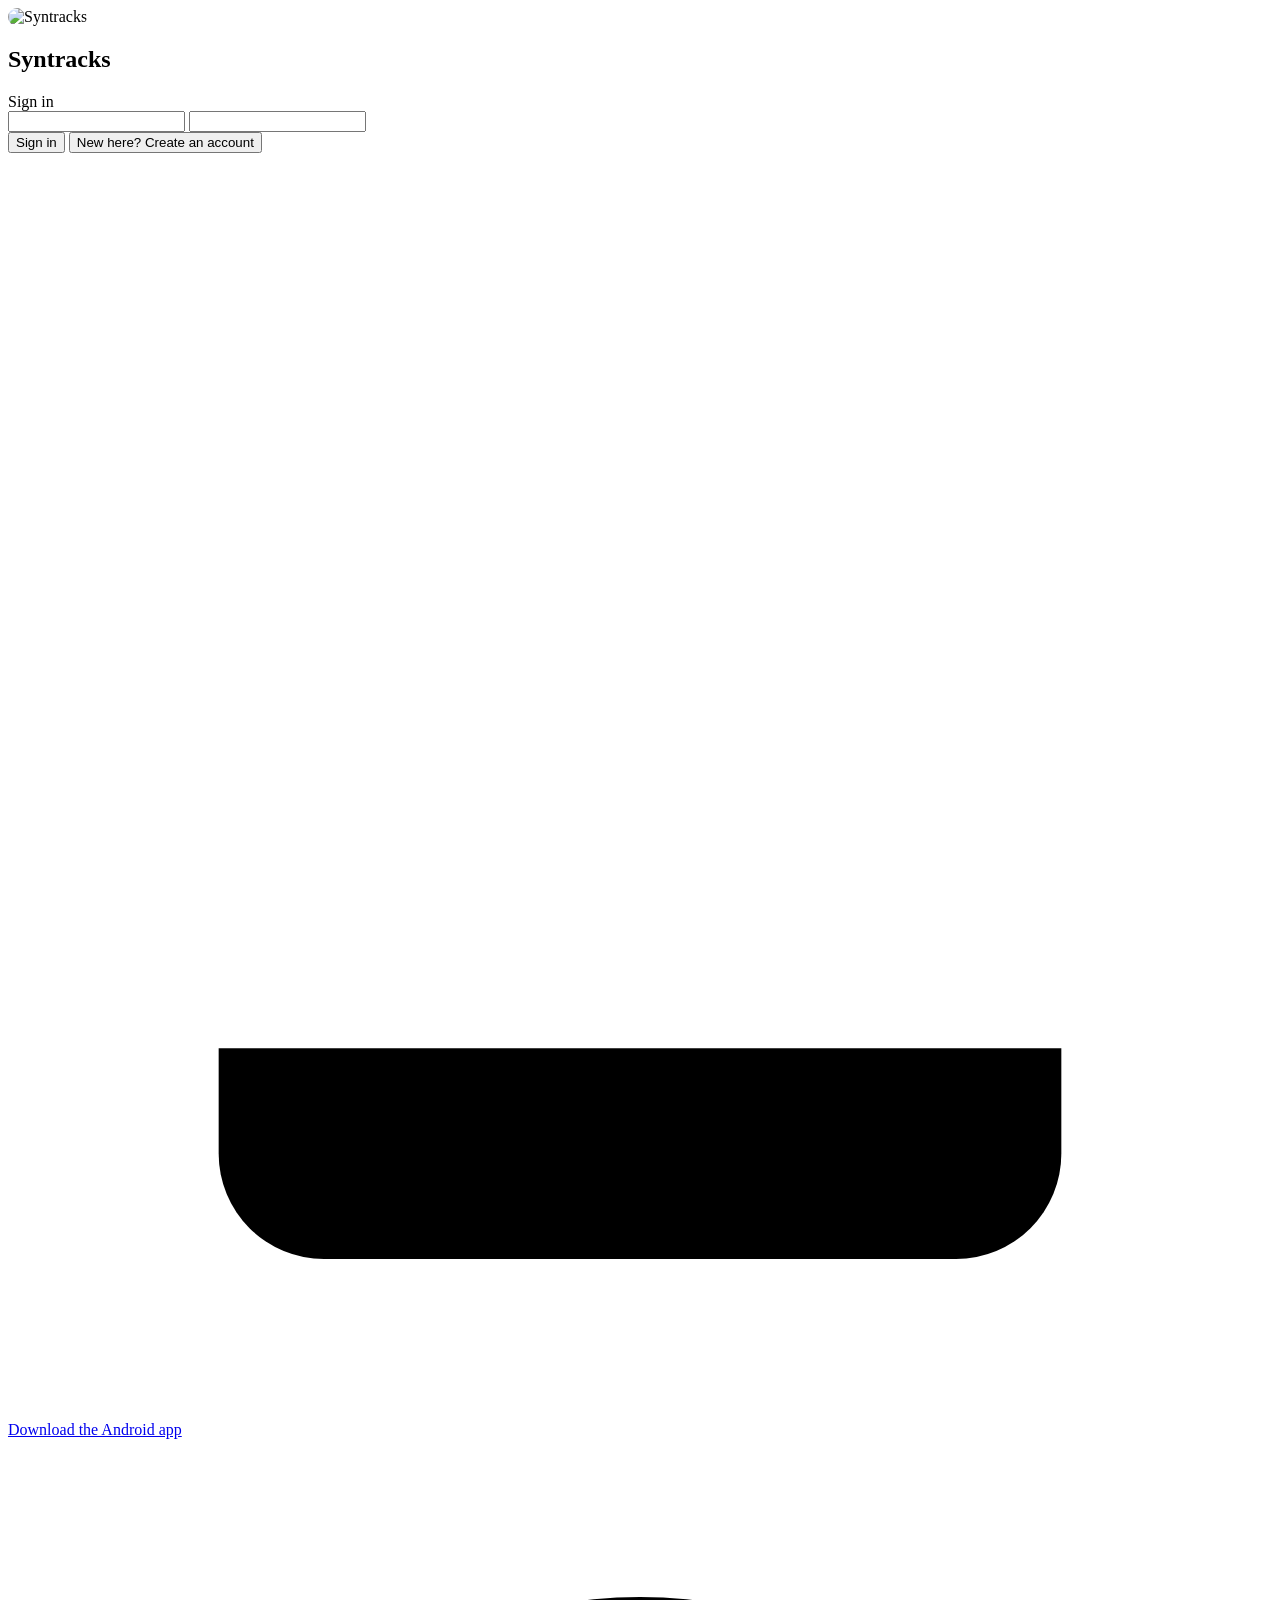
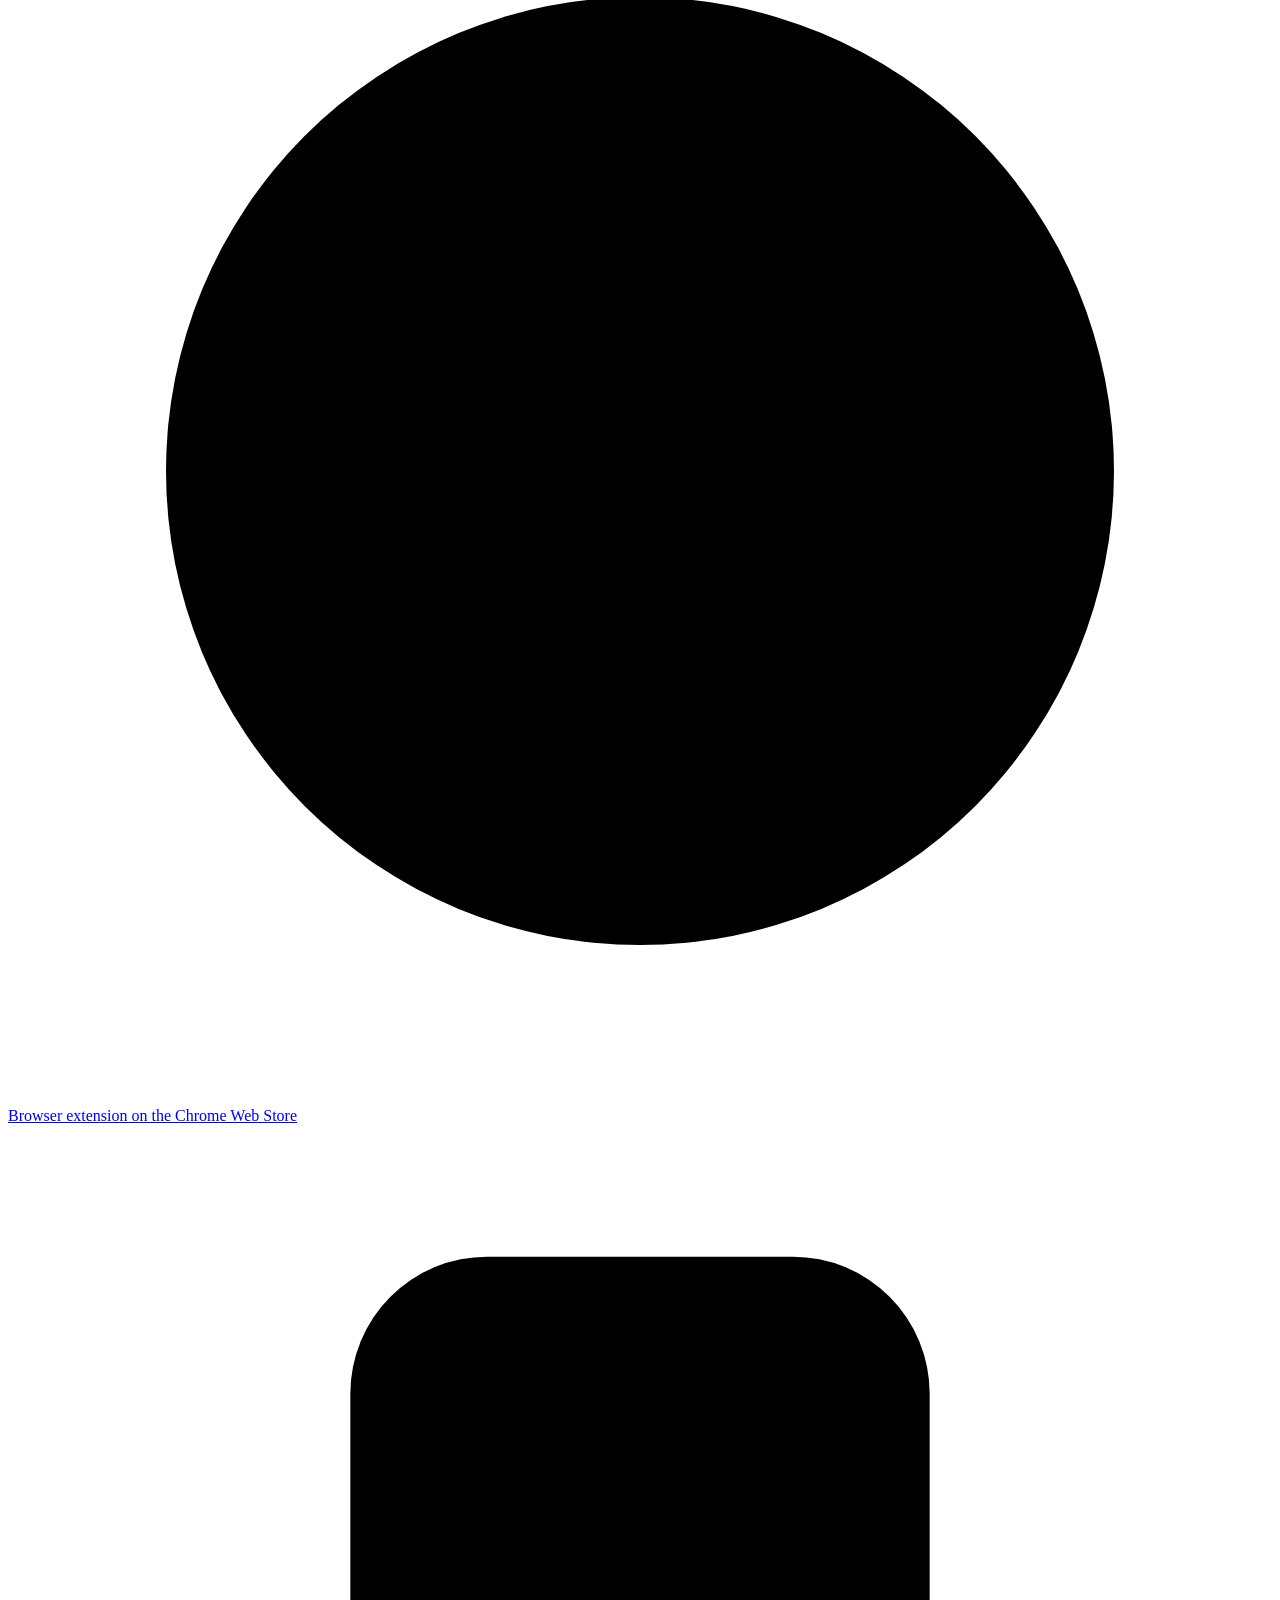
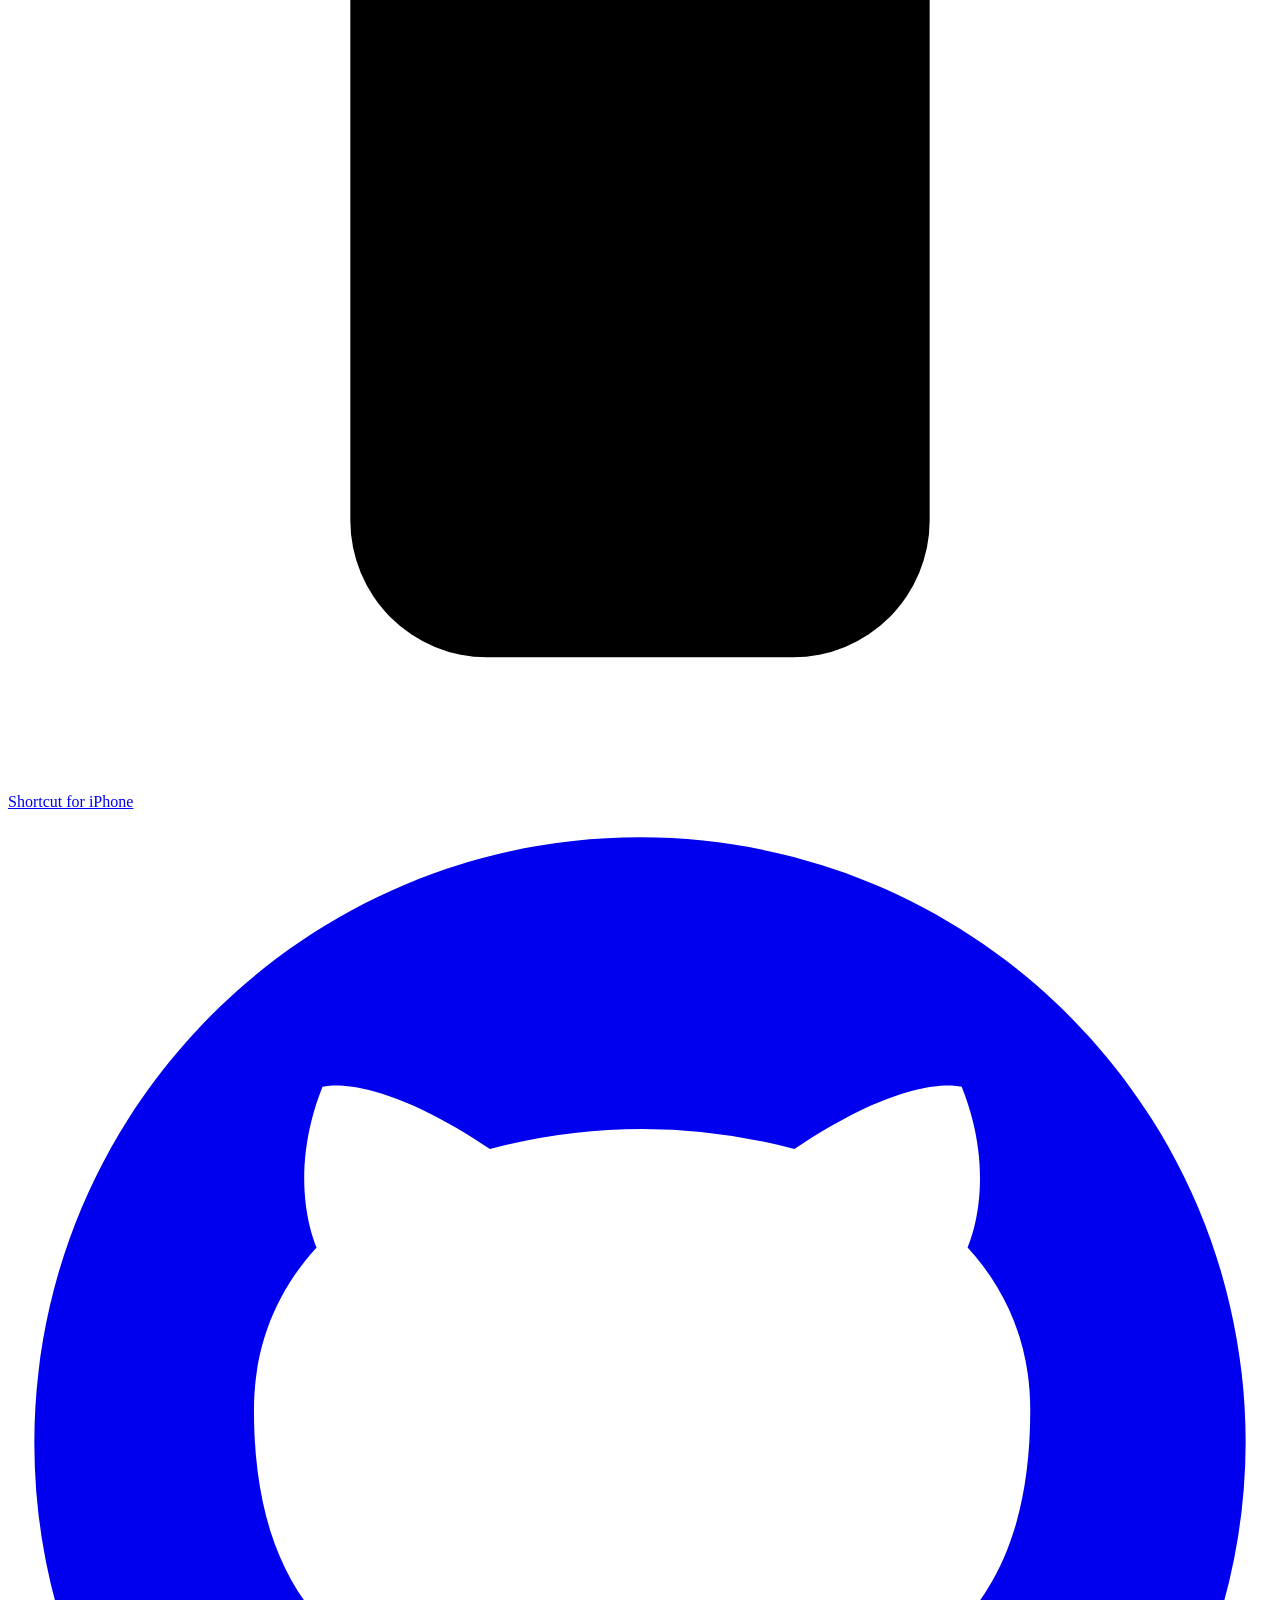
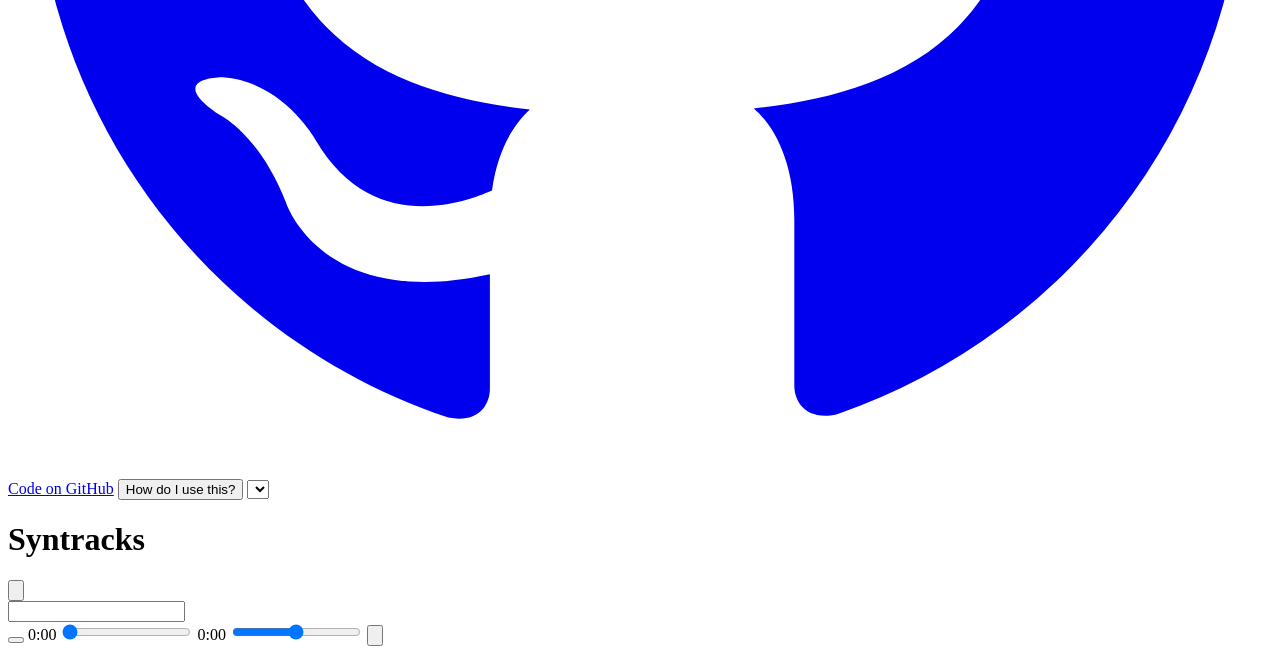
==== server/index.html @ 6d144b38 "Open registration, six languages, downloads behind a flag Registration no longer needs an invite key" ====
<!DOCTYPE html>
<html lang="en">
<head>
<meta charset="utf-8">
<meta name="viewport" content="width=device-width, initial-scale=1">
<title>Syntracks</title>
<link rel="icon" href="/favicon.png" type="image/png">
<link rel="preconnect" href="https://fonts.googleapis.com">
<link rel="preconnect" href="https://fonts.gstatic.com" crossorigin>
<link href="https://fonts.googleapis.com/css2?family=Unbounded:wght@700;900&family=Inter:wght@400;500;600;700&display=swap" rel="stylesheet">
<link rel="stylesheet" href="/styles.css?v=51">
</head>
<body>
<div class="aurora"></div>

<div id="login">
  <div class="login-box">
    <div class="login-head">
      <img src="/logo.png" alt="Syntracks" style="width:84px;height:84px;border-radius:20px">
      <h2 class="display">Syntracks</h2>
      <div class="sub" id="login-mode">Sign in</div>
    </div>
    <input type="text" id="user" data-ph="username" autocomplete="username">
    <input type="password" id="pass" data-ph="password" autocomplete="current-password">
    <div class="err" id="login-err"></div>
    <button class="btn-primary" id="login-btn">Sign in</button>
    <button class="link-btn" id="toggle-register">New here? Create an account</button>
    <div class="downloads">
      <a class="btn-ghost" href="/app.apk" download="syntracks.apk">
        <svg class="ic" viewBox="0 0 24 24"><path d="M12 3v12m0 0 4-4m-4 4-4-4"/><path d="M4 17v2a2 2 0 0 0 2 2h12a2 2 0 0 0 2-2v-2"/></svg>
        <span data-i18n="download_android">Download the Android app</span></a>
      <a class="btn-ghost" href="https://chromewebstore.google.com/detail/hlecjdomfgbhajgeepojmobogolpcllg" target="_blank" rel="noopener">
        <svg class="ic" viewBox="0 0 24 24"><circle cx="12" cy="12" r="9"/><circle cx="12" cy="12" r="3.4"/><path d="M12 8.6H21M8.9 13.7 4.4 5.9M15.1 13.7l-4.5 7.8"/></svg>
        <span data-i18n="browser_extension">Browser extension on the Chrome Web Store</span></a>
      <a class="btn-ghost" href="/ios">
        <svg class="ic" viewBox="0 0 24 24"><rect x="6.5" y="2.5" width="11" height="19" rx="2.6"/><path d="M10.6 18.6h2.8"/></svg>
        <span data-i18n="iphone_shortcut">Shortcut for iPhone</span></a>
      <a class="btn-ghost" href="https://github.com/xSyntachs/syntracks" target="_blank" rel="noopener">
        <svg class="ic" viewBox="0 0 24 24" fill="currentColor" stroke="none"><path d="M12 .5C5.65.5.5 5.65.5 12c0 5.08 3.29 9.39 7.86 10.91.58.11.79-.25.79-.55v-2.17c-3.2.7-3.87-1.36-3.87-1.36-.52-1.33-1.28-1.68-1.28-1.68-1.04-.71.08-.7.08-.7 1.15.08 1.76 1.19 1.76 1.19 1.03 1.76 2.69 1.25 3.35.96.1-.75.4-1.25.72-1.54-2.55-.29-5.24-1.28-5.24-5.68 0-1.26.45-2.28 1.19-3.09-.12-.29-.52-1.46.11-3.05 0 0 .97-.31 3.18 1.18a11.1 11.1 0 0 1 5.78 0c2.21-1.49 3.18-1.18 3.18-1.18.63 1.59.23 2.76.11 3.05.74.81 1.19 1.83 1.19 3.09 0 4.41-2.69 5.38-5.25 5.66.41.35.77 1.05.77 2.12v3.14c0 .3.21.67.8.55A11.51 11.51 0 0 0 23.5 12C23.5 5.65 18.35.5 12 .5Z"/></svg>
        <span data-i18n="code_on_github">Code on GitHub</span></a>
      <button class="btn-ghost" id="howto-btn" data-i18n="howto_title">How do I use this?</button>
      <select id="lang-pick" class="btn-ghost" aria-label="Language"></select>
    </div>
  </div>
</div>

<div id="app" class="hidden">
  <div class="topbar">
    <div class="titles">
      <h1 class="display">Syntracks</h1>
      <div class="sub" id="whoami"></div>
    </div>
    <button class="icon-btn" id="profile">
      <svg class="ic" viewBox="0 0 24 24"><circle cx="12" cy="8" r="4"/><path d="M4 21c0-4 3.6-6 8-6s8 2 8 6"/></svg>
    </button>
  </div>
  <div class="chips" id="stats"></div>
  <div class="chips" id="filters"></div>
  <input type="search" id="search" data-ph="search_placeholder">
  <div id="list"></div>
</div>

<div id="playerbar">
  <div id="pb-cover"></div>
  <div id="pb-meta"><b id="pb-name"></b><span id="pb-artist"></span></div>
  <button id="pb-toggle"></button>
  <span class="pb-time" id="pb-cur">0:00</span>
  <input type="range" id="pb-seek" min="0" max="1000" value="0">
  <span class="pb-time" id="pb-dur">0:00</span>
  <input type="range" id="pb-vol" min="0" max="100">
  <button class="icon-btn bare" id="pb-close">
    <svg class="ic" viewBox="0 0 24 24"><path d="M6 6l12 12M18 6 6 18"/></svg>
  </button>
</div>

<div id="toast"></div>
<div id="overlays"></div>
<script src="/app.js?v=51"></script>
</body>
</html>
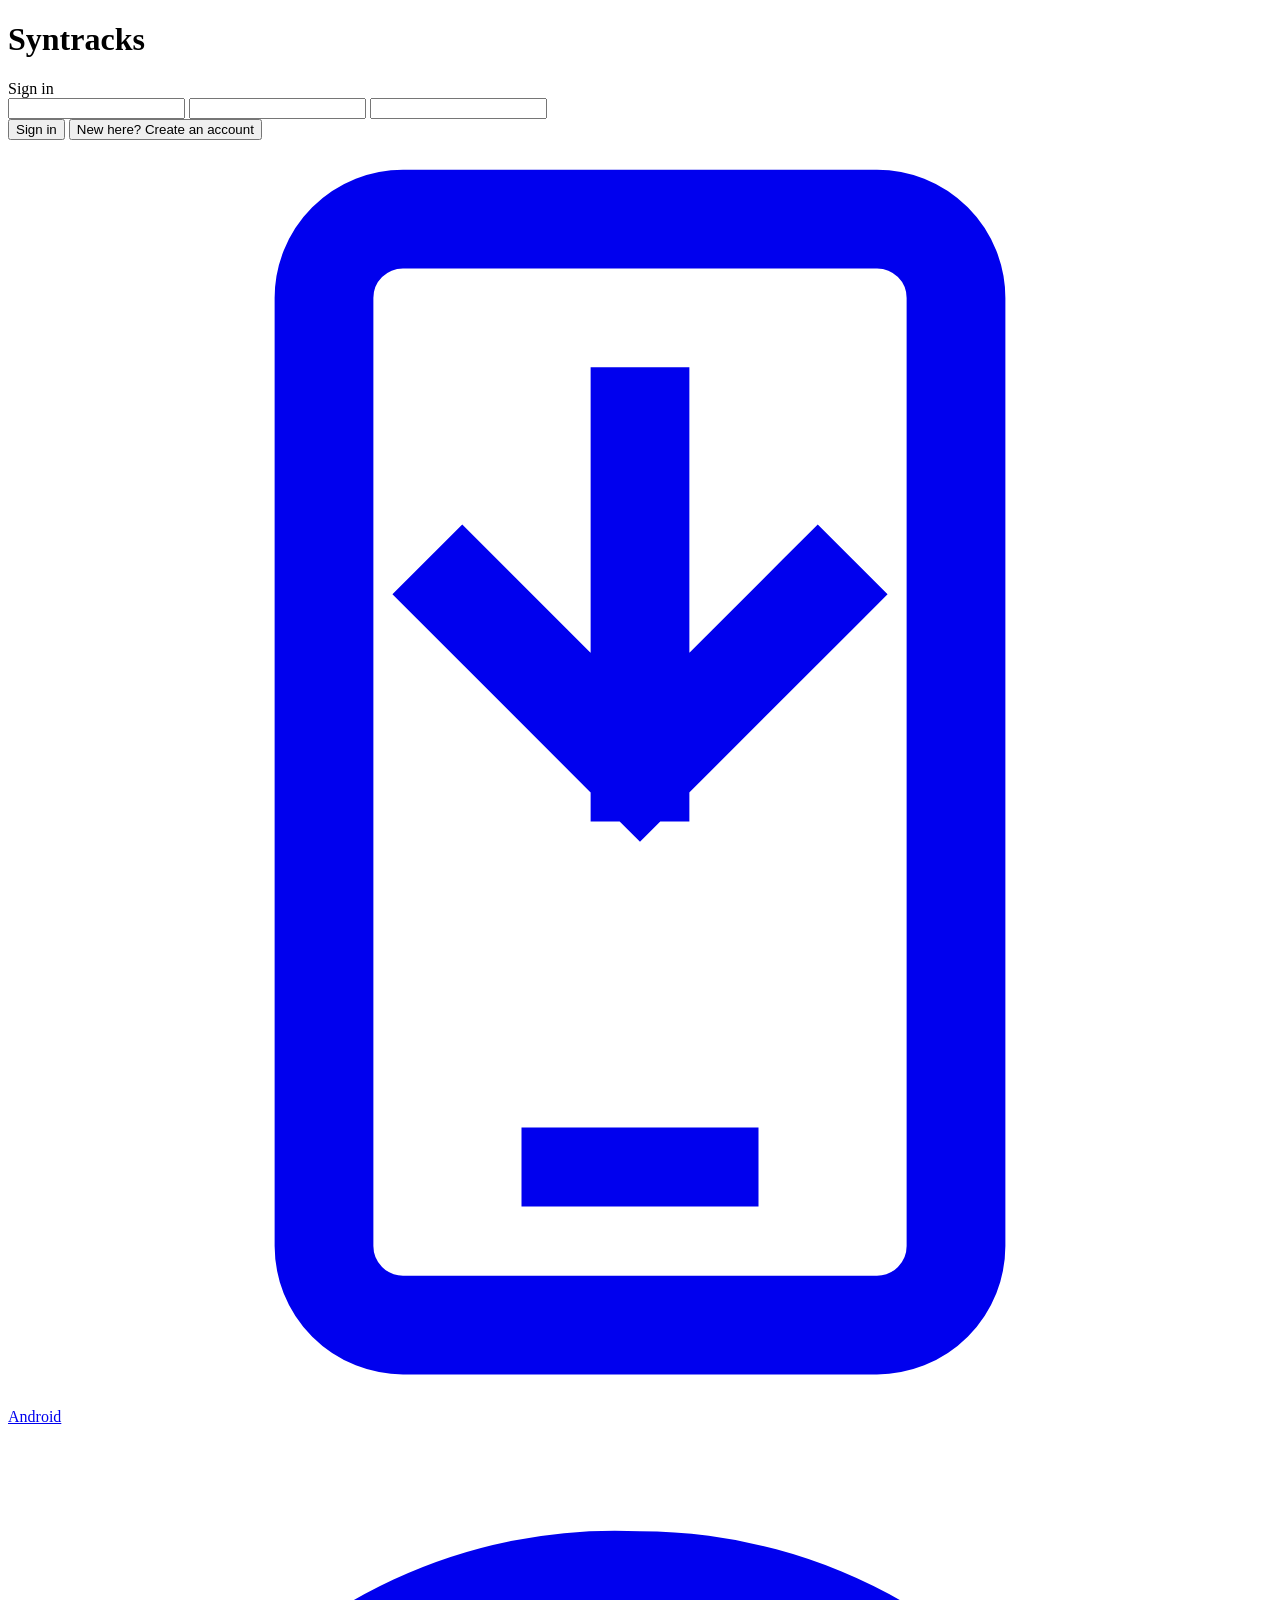
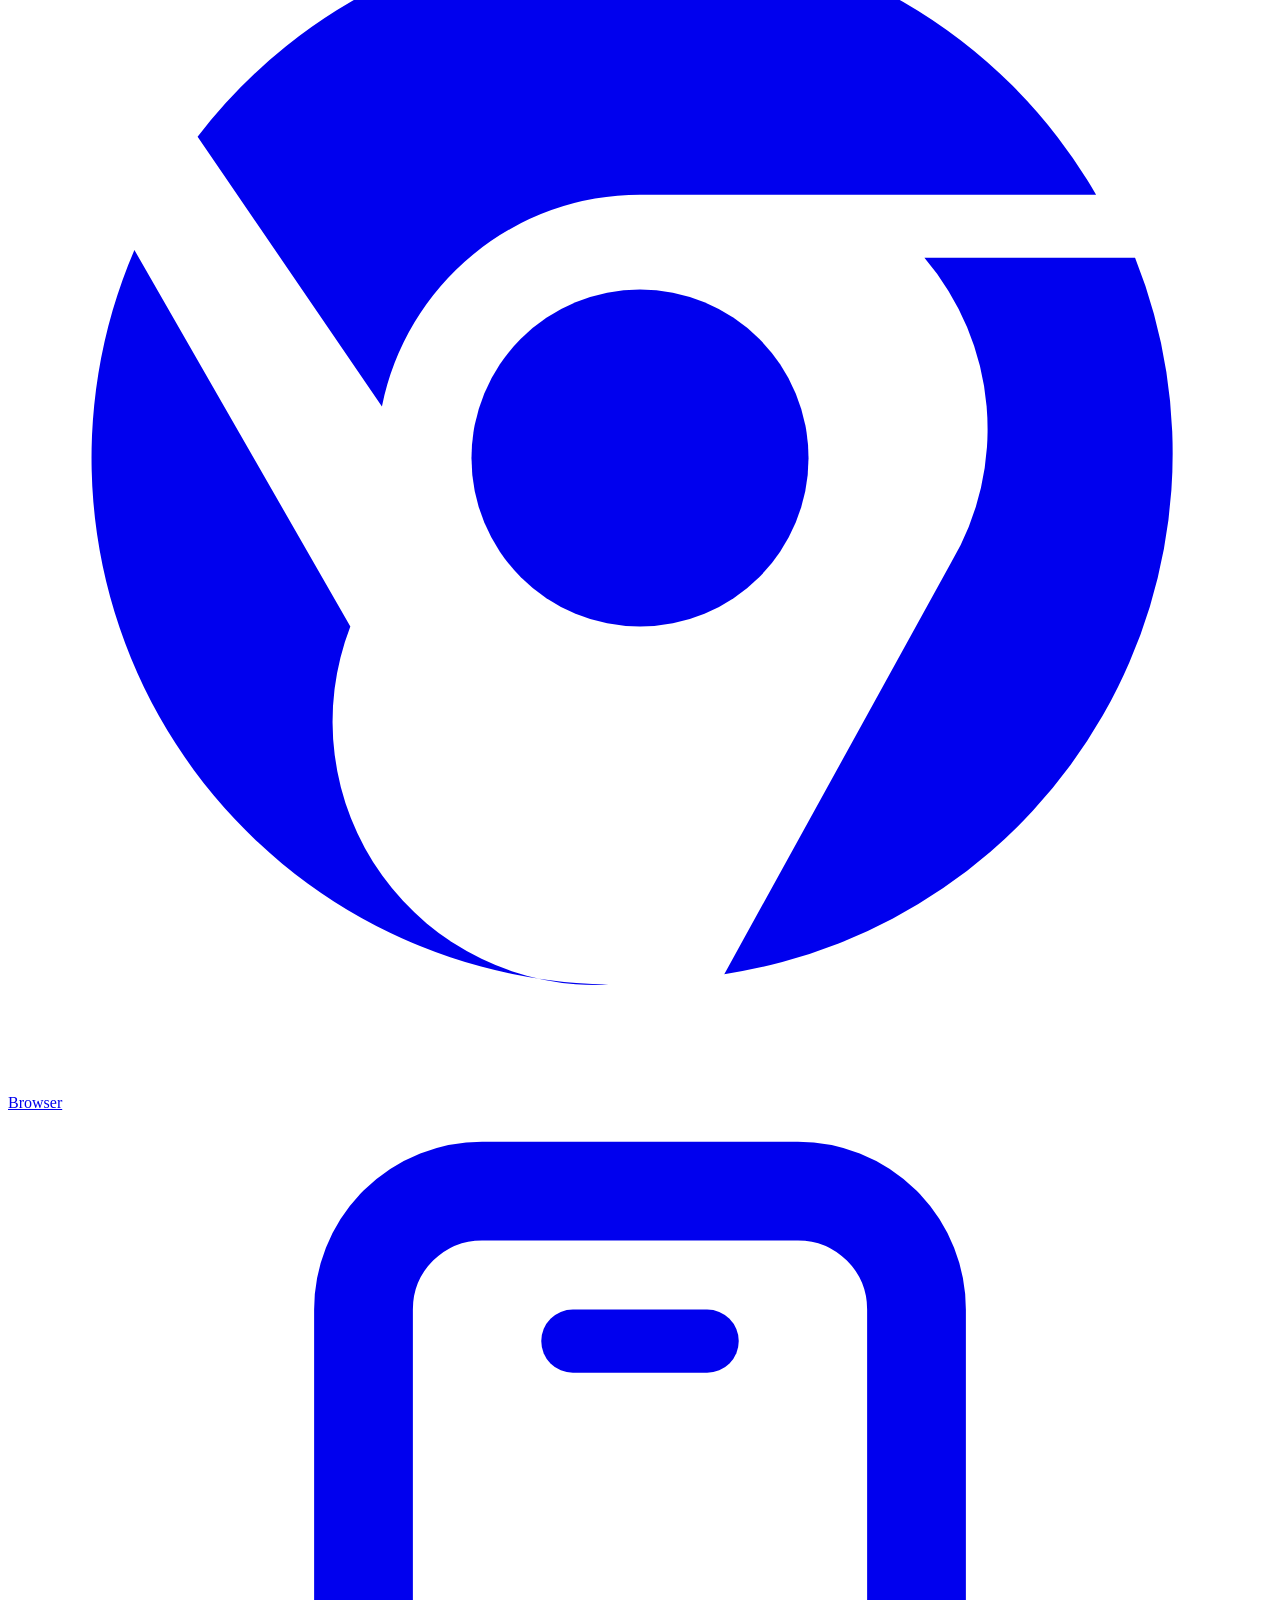
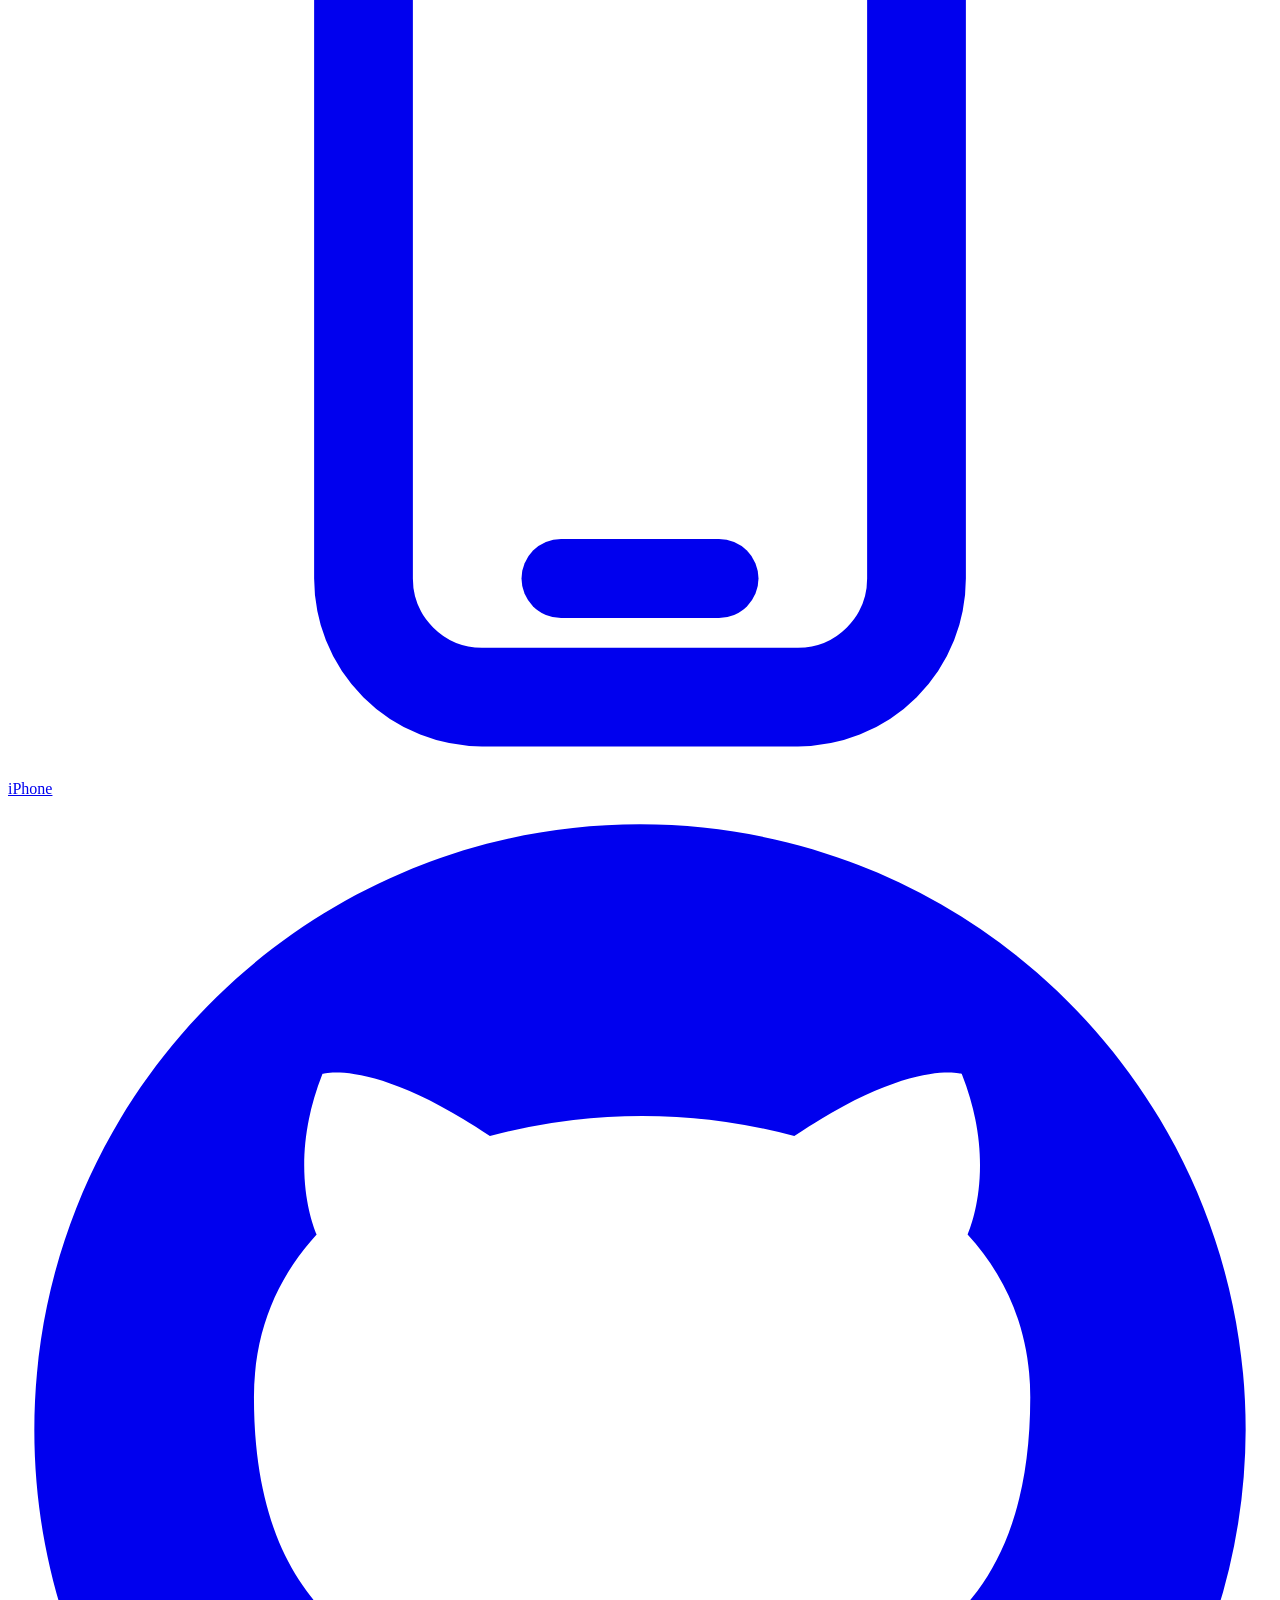
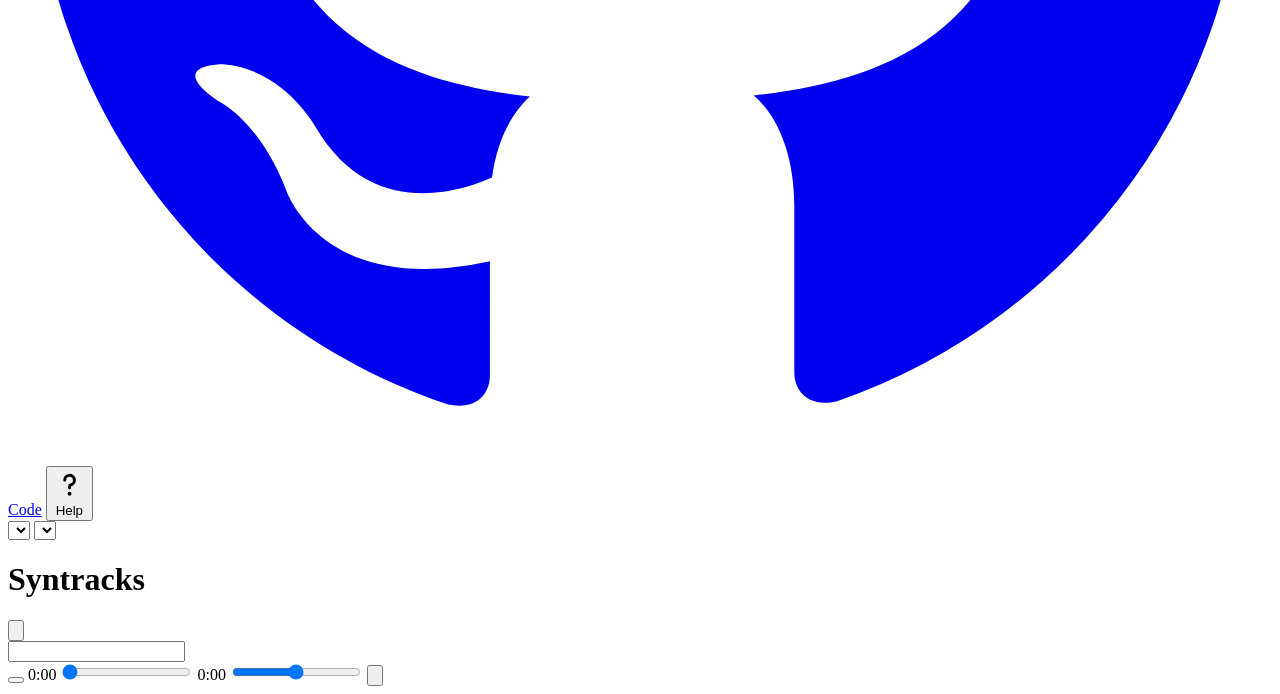
==== commit 47de3d81: "Mixtape design, screen sized pages, English docs The interface leaves the generic look behind. Inter" ====
--- a/server/index.html
+++ b/server/index.html
@@ -2,79 +2,124 @@
 <html lang="en">
 <head>
 <meta charset="utf-8">
-<meta name="viewport" content="width=device-width, initial-scale=1">
+<meta name="viewport" content="width=device-width, initial-scale=1, viewport-fit=cover">
+<meta name="theme-color" content="#E9E64A">
 <title>Syntracks</title>
 <link rel="icon" href="/favicon.png" type="image/png">
 <link rel="preconnect" href="https://fonts.googleapis.com">
 <link rel="preconnect" href="https://fonts.gstatic.com" crossorigin>
-<link href="https://fonts.googleapis.com/css2?family=Unbounded:wght@700;900&family=Inter:wght@400;500;600;700&display=swap" rel="stylesheet">
-<link rel="stylesheet" href="/styles.css?v=51">
+<link href="https://fonts.googleapis.com/css2?family=Bricolage+Grotesque:opsz,wght@12..96,400;12..96,600;12..96,800&family=Space+Grotesk:wght@400;500;700&display=swap" rel="stylesheet">
+<link rel="stylesheet" href="/styles.css?v=60">
+<script>
+  // Vor dem ersten Zeichnen setzen, sonst blitzt der falsche Modus auf
+  const savedTheme = localStorage.getItem("theme") || "dark";
+  if (savedTheme === "light" || savedTheme === "dark") document.documentElement.dataset.theme = savedTheme;
+</script>
 </head>
 <body>
-<div class="aurora"></div>
 
 <div id="login">
-  <div class="login-box">
-    <div class="login-head">
-      <img src="/logo.png" alt="Syntracks" style="width:84px;height:84px;border-radius:20px">
-      <h2 class="display">Syntracks</h2>
-      <div class="sub" id="login-mode">Sign in</div>
+  <header class="masthead">
+    <div class="masthead-inner">
+      <div class="titles">
+        <h1 class="display">Syntracks</h1>
+        <div class="sub" id="login-mode">Sign in</div>
+      </div>
     </div>
+  </header>
+  <div class="login-body">
+    <div class="login-box">
     <input type="text" id="user" data-ph="username" autocomplete="username">
     <input type="password" id="pass" data-ph="password" autocomplete="current-password">
-    <div class="err" id="login-err"></div>
+    <input type="password" id="pass2" data-ph="confirm_password" autocomplete="new-password" class="hidden">
+    <div class="err" id="login-err" role="alert"></div>
     <button class="btn-primary" id="login-btn">Sign in</button>
     <button class="link-btn" id="toggle-register">New here? Create an account</button>
-    <div class="downloads">
-      <a class="btn-ghost" href="/app.apk" download="syntracks.apk">
-        <svg class="ic" viewBox="0 0 24 24"><path d="M12 3v12m0 0 4-4m-4 4-4-4"/><path d="M4 17v2a2 2 0 0 0 2 2h12a2 2 0 0 0 2-2v-2"/></svg>
-        <span data-i18n="download_android">Download the Android app</span></a>
-      <a class="btn-ghost" href="https://chromewebstore.google.com/detail/hlecjdomfgbhajgeepojmobogolpcllg" target="_blank" rel="noopener">
-        <svg class="ic" viewBox="0 0 24 24"><circle cx="12" cy="12" r="9"/><circle cx="12" cy="12" r="3.4"/><path d="M12 8.6H21M8.9 13.7 4.4 5.9M15.1 13.7l-4.5 7.8"/></svg>
-        <span data-i18n="browser_extension">Browser extension on the Chrome Web Store</span></a>
-      <a class="btn-ghost" href="/ios">
-        <svg class="ic" viewBox="0 0 24 24"><rect x="6.5" y="2.5" width="11" height="19" rx="2.6"/><path d="M10.6 18.6h2.8"/></svg>
-        <span data-i18n="iphone_shortcut">Shortcut for iPhone</span></a>
-      <a class="btn-ghost" href="https://github.com/xSyntachs/syntracks" target="_blank" rel="noopener">
-        <svg class="ic" viewBox="0 0 24 24" fill="currentColor" stroke="none"><path d="M12 .5C5.65.5.5 5.65.5 12c0 5.08 3.29 9.39 7.86 10.91.58.11.79-.25.79-.55v-2.17c-3.2.7-3.87-1.36-3.87-1.36-.52-1.33-1.28-1.68-1.28-1.68-1.04-.71.08-.7.08-.7 1.15.08 1.76 1.19 1.76 1.19 1.03 1.76 2.69 1.25 3.35.96.1-.75.4-1.25.72-1.54-2.55-.29-5.24-1.28-5.24-5.68 0-1.26.45-2.28 1.19-3.09-.12-.29-.52-1.46.11-3.05 0 0 .97-.31 3.18 1.18a11.1 11.1 0 0 1 5.78 0c2.21-1.49 3.18-1.18 3.18-1.18.63 1.59.23 2.76.11 3.05.74.81 1.19 1.83 1.19 3.09 0 4.41-2.69 5.38-5.25 5.66.41.35.77 1.05.77 2.12v3.14c0 .3.21.67.8.55A11.51 11.51 0 0 0 23.5 12C23.5 5.65 18.35.5 12 .5Z"/></svg>
-        <span data-i18n="code_on_github">Code on GitHub</span></a>
-      <button class="btn-ghost" id="howto-btn" data-i18n="howto_title">How do I use this?</button>
+    <div class="tiles">
+      <a class="tile" href="/app.apk" download="syntracks.apk" data-tip="download_android">
+        <svg viewBox="0 0 32 32" aria-hidden="true">
+          <rect x="8" y="2" width="16" height="28" rx="2" fill="none" stroke="currentColor" stroke-width="2.5"/>
+          <rect x="13" y="25" width="6" height="2" fill="currentColor"/>
+          <path d="M16 7v9m0 0 4.5-4.5M16 16l-4.5-4.5" fill="none" stroke="currentColor" stroke-width="2.5" stroke-linecap="square"/>
+        </svg>
+        <span class="tile-label" data-i18n="tile_android">Android</span></a>
+
+      <a class="tile" href="https://chromewebstore.google.com/detail/hlecjdomfgbhajgeepojmobogolpcllg"
+         target="_blank" rel="noopener" data-tip="browser_extension">
+        <svg viewBox="0 0 24 24" aria-hidden="true" fill="currentColor">
+          <path d="M12 2a10 10 0 0 1 8.66 5H12a5 5 0 0 0-4.9 4.02L3.6 5.9A9.98 9.98 0 0 1 12 2Z"/>
+          <path d="M2.4 8.05 6.5 15.2A5 5 0 0 0 11.4 22 10 10 0 0 1 2.4 8.05Z"/>
+          <path d="M21.4 8.2A10 10 0 0 1 13.6 21.8L17.9 14A5 5 0 0 0 17.4 8.2Z"/>
+          <circle cx="12" cy="12" r="3.2"/>
+        </svg>
+        <span class="tile-label" data-i18n="tile_browser">Browser</span></a>
+
+      <a class="tile" href="/ios" data-tip="iphone_shortcut">
+        <svg viewBox="0 0 32 32" aria-hidden="true">
+          <rect x="9" y="2" width="14" height="28" rx="3" fill="none" stroke="currentColor" stroke-width="2.5"/>
+          <rect x="13" y="26" width="6" height="2" rx="1" fill="currentColor"/>
+          <rect x="13.5" y="5" width="5" height="1.6" rx=".8" fill="currentColor"/>
+        </svg>
+        <span class="tile-label" data-i18n="tile_iphone">iPhone</span></a>
+
+      <a class="tile" href="https://github.com/xSyntachs/syntracks" target="_blank" rel="noopener" data-tip="code_on_github">
+        <svg viewBox="0 0 24 24" aria-hidden="true"><path fill="currentColor" d="M12 .5C5.65.5.5 5.65.5 12c0 5.08 3.29 9.39 7.86 10.91.58.11.79-.25.79-.55v-2.17c-3.2.7-3.87-1.36-3.87-1.36-.52-1.33-1.28-1.68-1.28-1.68-1.04-.71.08-.7.08-.7 1.15.08 1.76 1.19 1.76 1.19 1.03 1.76 2.69 1.25 3.35.96.1-.75.4-1.25.72-1.54-2.55-.29-5.24-1.28-5.24-5.68 0-1.26.45-2.28 1.19-3.09-.12-.29-.52-1.46.11-3.05 0 0 .97-.31 3.18 1.18a11.1 11.1 0 0 1 5.78 0c2.21-1.49 3.18-1.18 3.18-1.18.63 1.59.23 2.76.11 3.05.74.81 1.19 1.83 1.19 3.09 0 4.41-2.69 5.38-5.25 5.66.41.35.77 1.05.77 2.12v3.14c0 .3.21.67.8.55A11.51 11.51 0 0 0 23.5 12C23.5 5.65 18.35.5 12 .5Z"/></svg>
+        <span class="tile-label" data-i18n="tile_code">Code</span></a>
+
+      <button class="tile" id="howto-btn" data-tip="howto_title">
+        <svg viewBox="0 0 32 32" aria-hidden="true">
+          <path d="M11 11.5a5 5 0 1 1 6 4.9c-.9.2-1 1-1 1.9v1.2" fill="none" stroke="currentColor"
+                stroke-width="3" stroke-linecap="round"/>
+          <circle cx="16" cy="25.5" r="2" fill="currentColor"/>
+        </svg>
+        <span class="tile-label" data-i18n="tile_help">Help</span></button>
+    </div>
+    <div class="picks">
       <select id="lang-pick" class="btn-ghost" aria-label="Language"></select>
+      <select id="theme-pick" class="btn-ghost" aria-label="Appearance"></select>
+    </div>
     </div>
   </div>
 </div>
 
 <div id="app" class="hidden">
-  <div class="topbar">
-    <div class="titles">
-      <h1 class="display">Syntracks</h1>
-      <div class="sub" id="whoami"></div>
+  <header class="masthead">
+    <div class="masthead-inner">
+      <div class="titles">
+        <h1 class="display">Syntracks</h1>
+      </div>
+      <div class="profile-wrap">
+        <button class="icon-btn" id="profile" aria-label="Account">
+          <svg class="ic" viewBox="0 0 24 24" aria-hidden="true"><circle cx="12" cy="8" r="4"/><path d="M4 21c0-4 3.6-6 8-6s8 2 8 6"/></svg>
+        </button>
+        <div id="whoami" role="status"></div>
+      </div>
     </div>
-    <button class="icon-btn" id="profile">
-      <svg class="ic" viewBox="0 0 24 24"><circle cx="12" cy="8" r="4"/><path d="M4 21c0-4 3.6-6 8-6s8 2 8 6"/></svg>
-    </button>
+  </header>
+  <div class="filters-wrap"><nav class="chips" id="filters"></nav></div>
+  <div class="content">
+    <div class="chips" id="stats"></div>
+    <input type="search" id="search" data-ph="search_placeholder">
+    <div id="list"></div>
+    <div id="pager"></div>
   </div>
-  <div class="chips" id="stats"></div>
-  <div class="chips" id="filters"></div>
-  <input type="search" id="search" data-ph="search_placeholder">
-  <div id="list"></div>
 </div>
 
 <div id="playerbar">
   <div id="pb-cover"></div>
   <div id="pb-meta"><b id="pb-name"></b><span id="pb-artist"></span></div>
-  <button id="pb-toggle"></button>
+  <button id="pb-toggle" aria-label="Play"></button>
   <span class="pb-time" id="pb-cur">0:00</span>
-  <input type="range" id="pb-seek" min="0" max="1000" value="0">
+  <input type="range" id="pb-seek" min="0" max="1000" value="0" aria-label="Seek">
   <span class="pb-time" id="pb-dur">0:00</span>
-  <input type="range" id="pb-vol" min="0" max="100">
-  <button class="icon-btn bare" id="pb-close">
-    <svg class="ic" viewBox="0 0 24 24"><path d="M6 6l12 12M18 6 6 18"/></svg>
+  <input type="range" id="pb-vol" min="0" max="100" aria-label="Volume">
+  <button class="icon-btn bare" id="pb-close" aria-label="Stop">
+    <svg class="ic" viewBox="0 0 24 24" aria-hidden="true"><path d="M6 6l12 12M18 6 6 18"/></svg>
   </button>
 </div>
 
-<div id="toast"></div>
+<div id="toast" role="status" aria-live="polite"></div>
 <div id="overlays"></div>
-<script src="/app.js?v=51"></script>
+<script src="/app.js?v=60"></script>
 </body>
 </html>
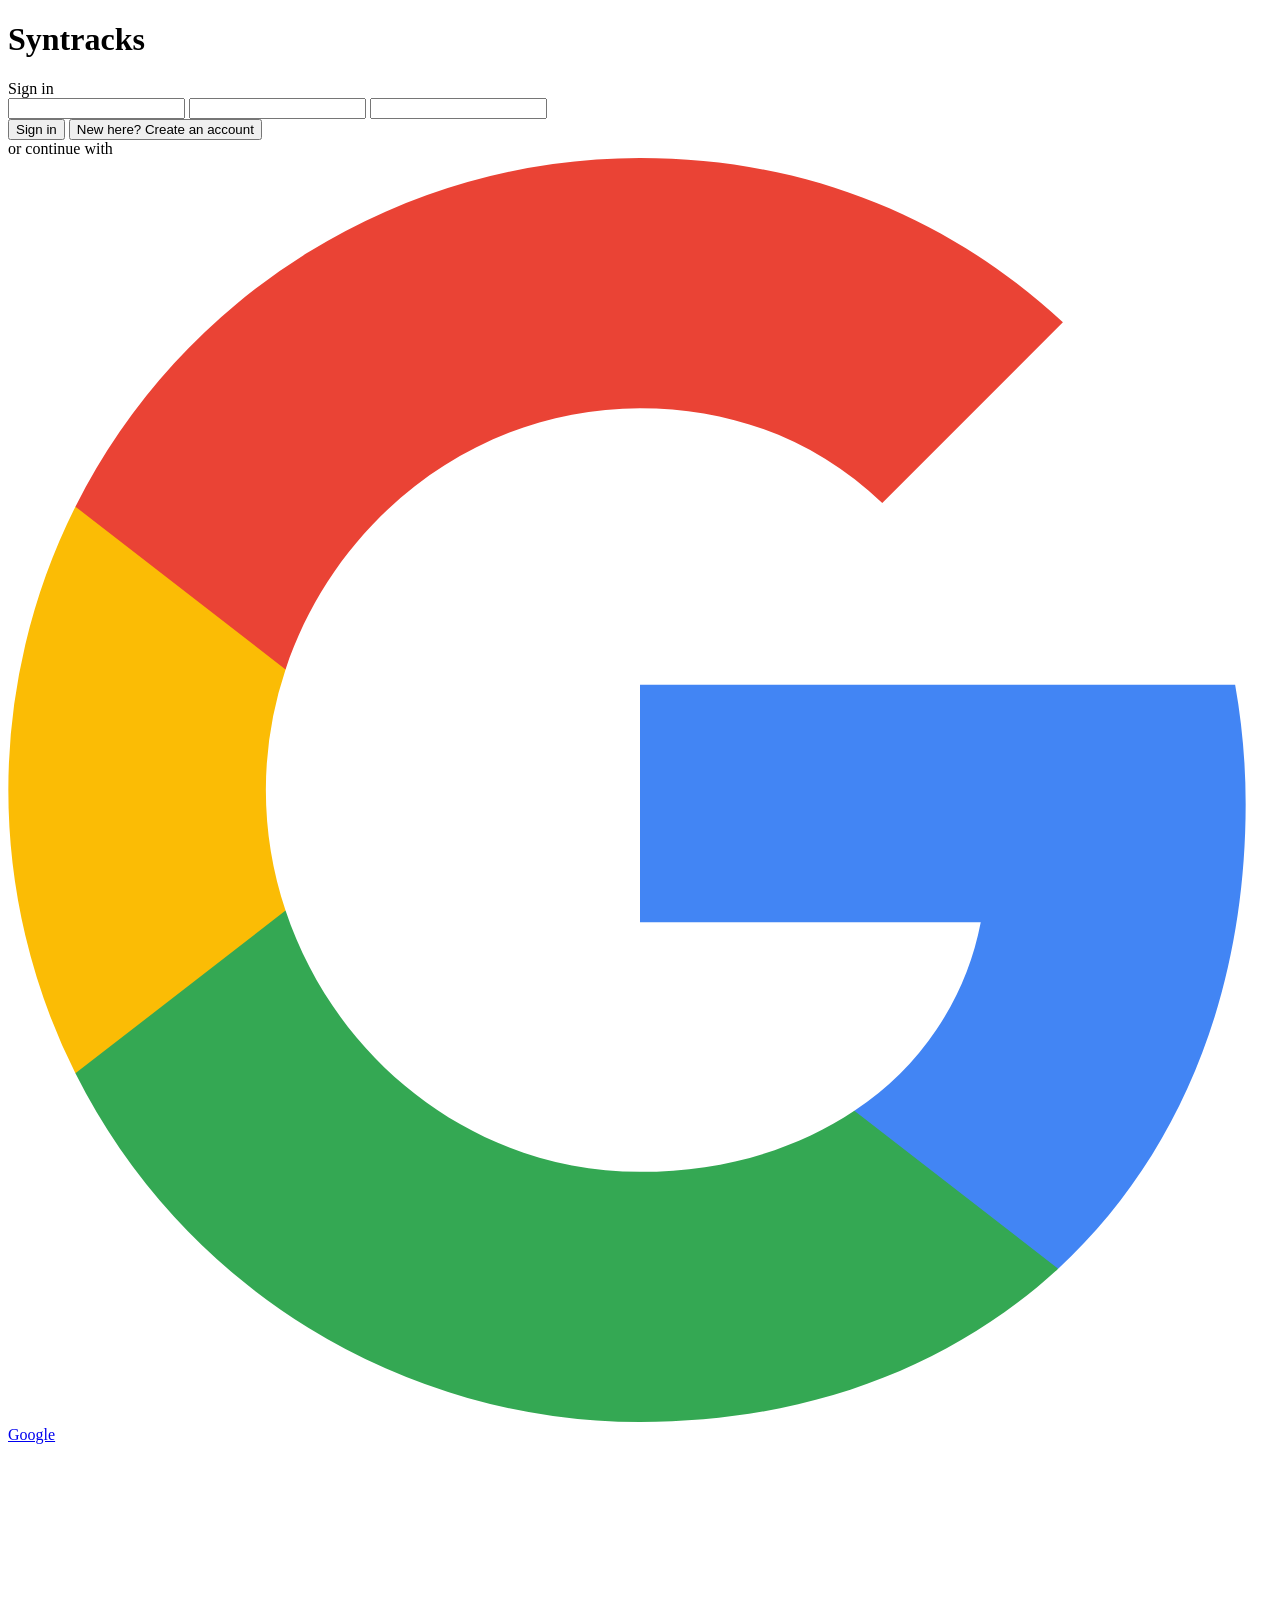
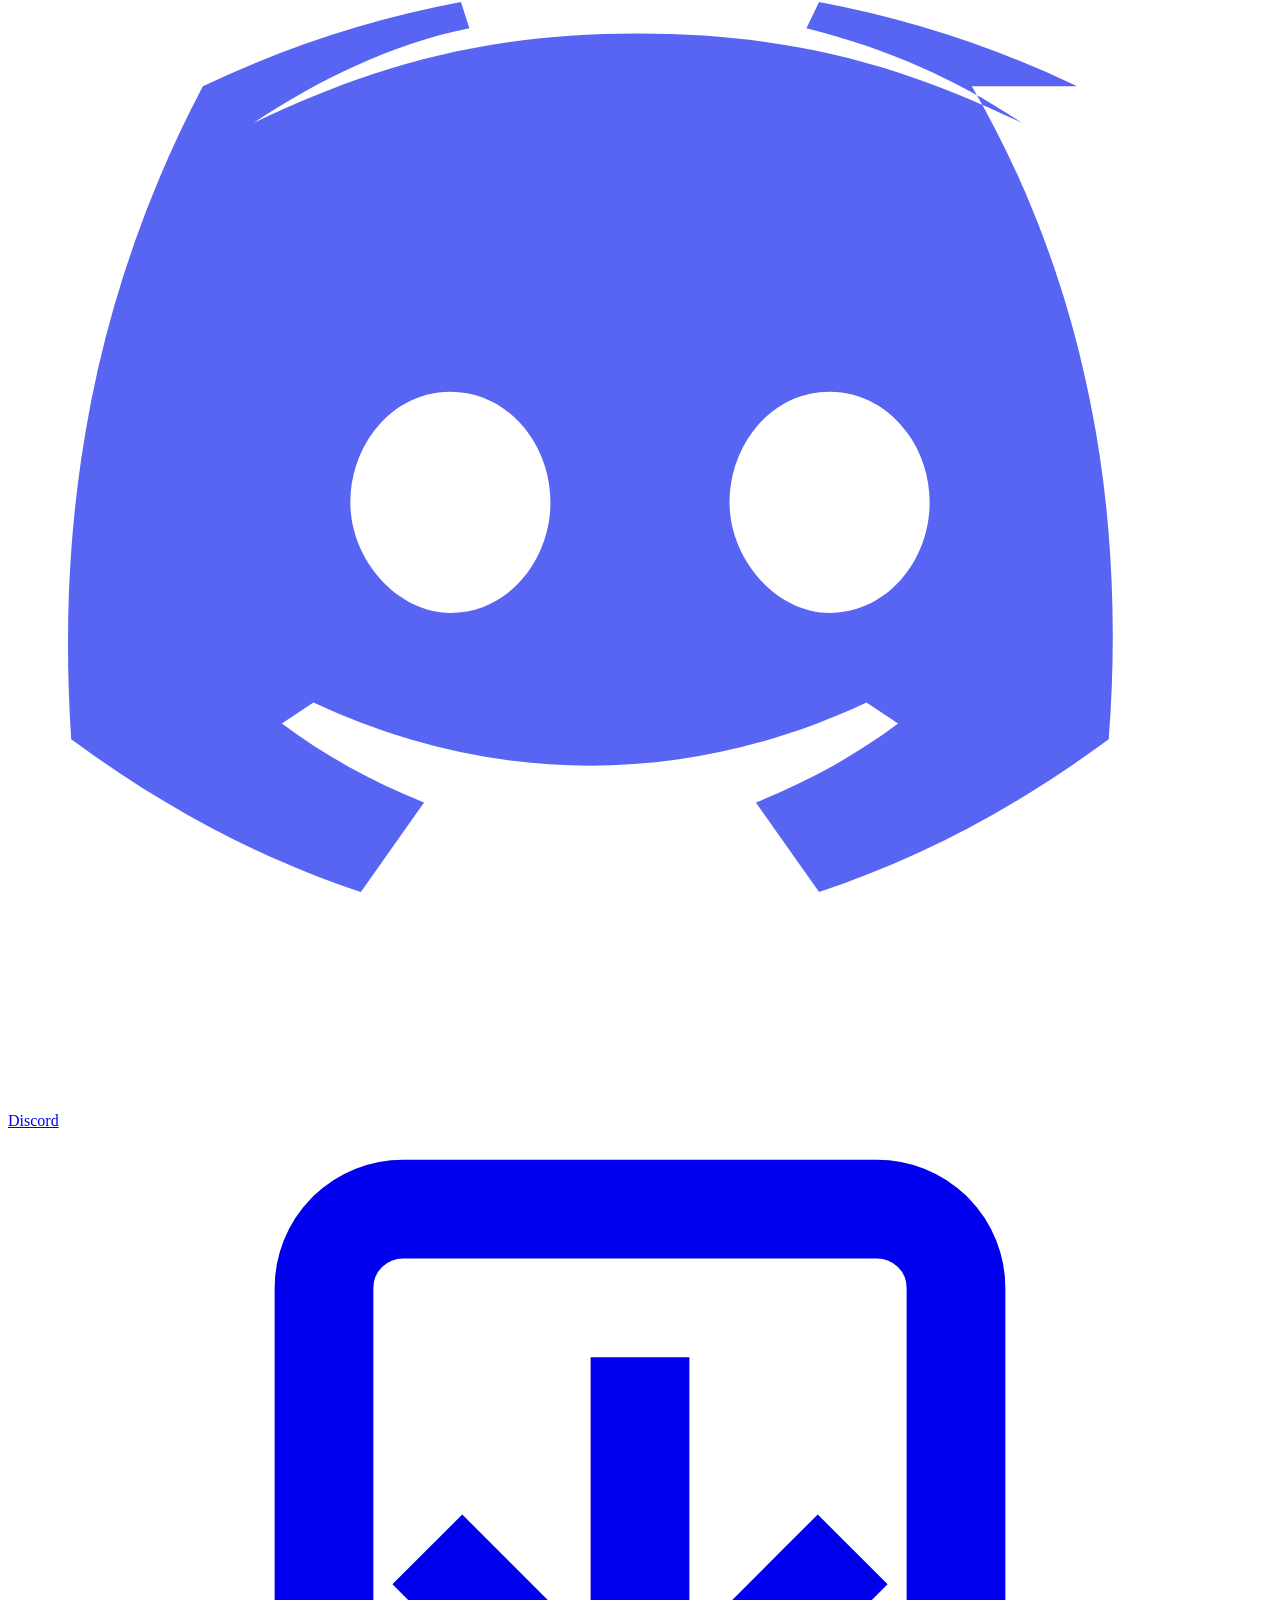
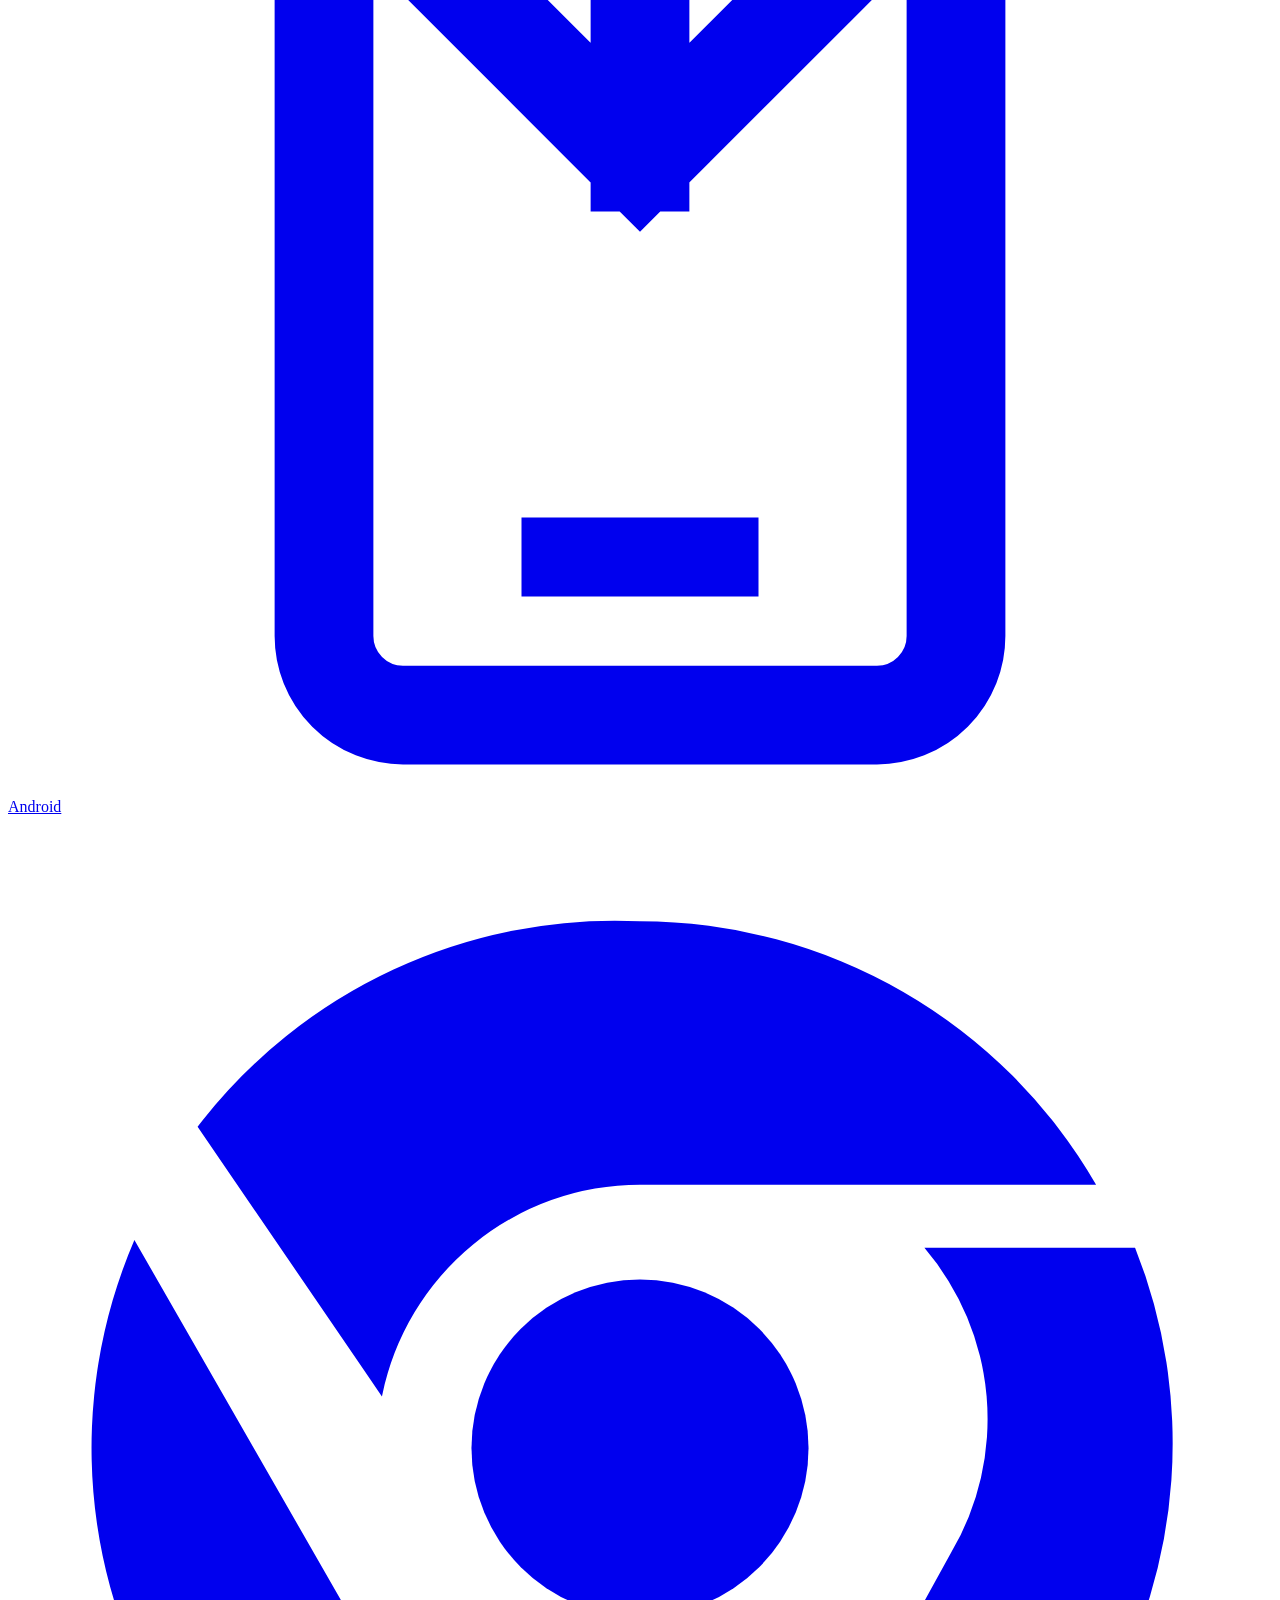
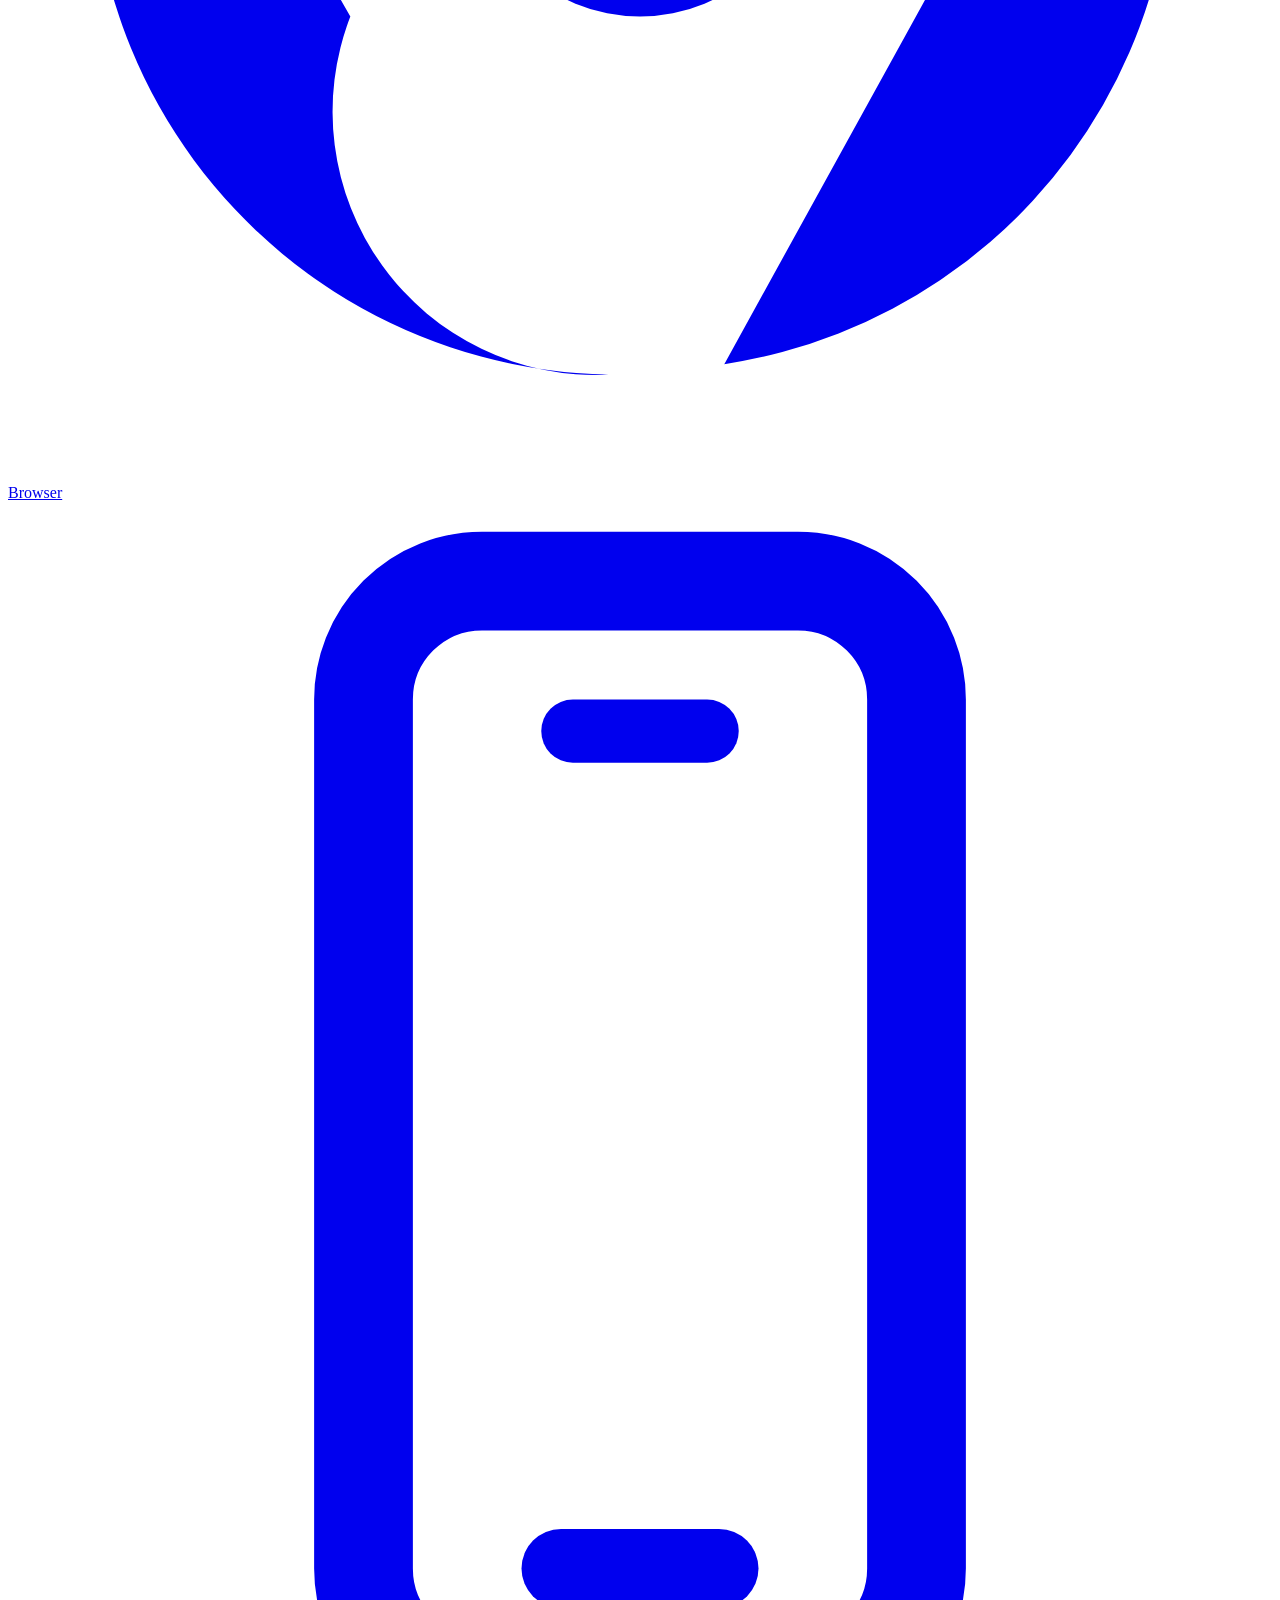
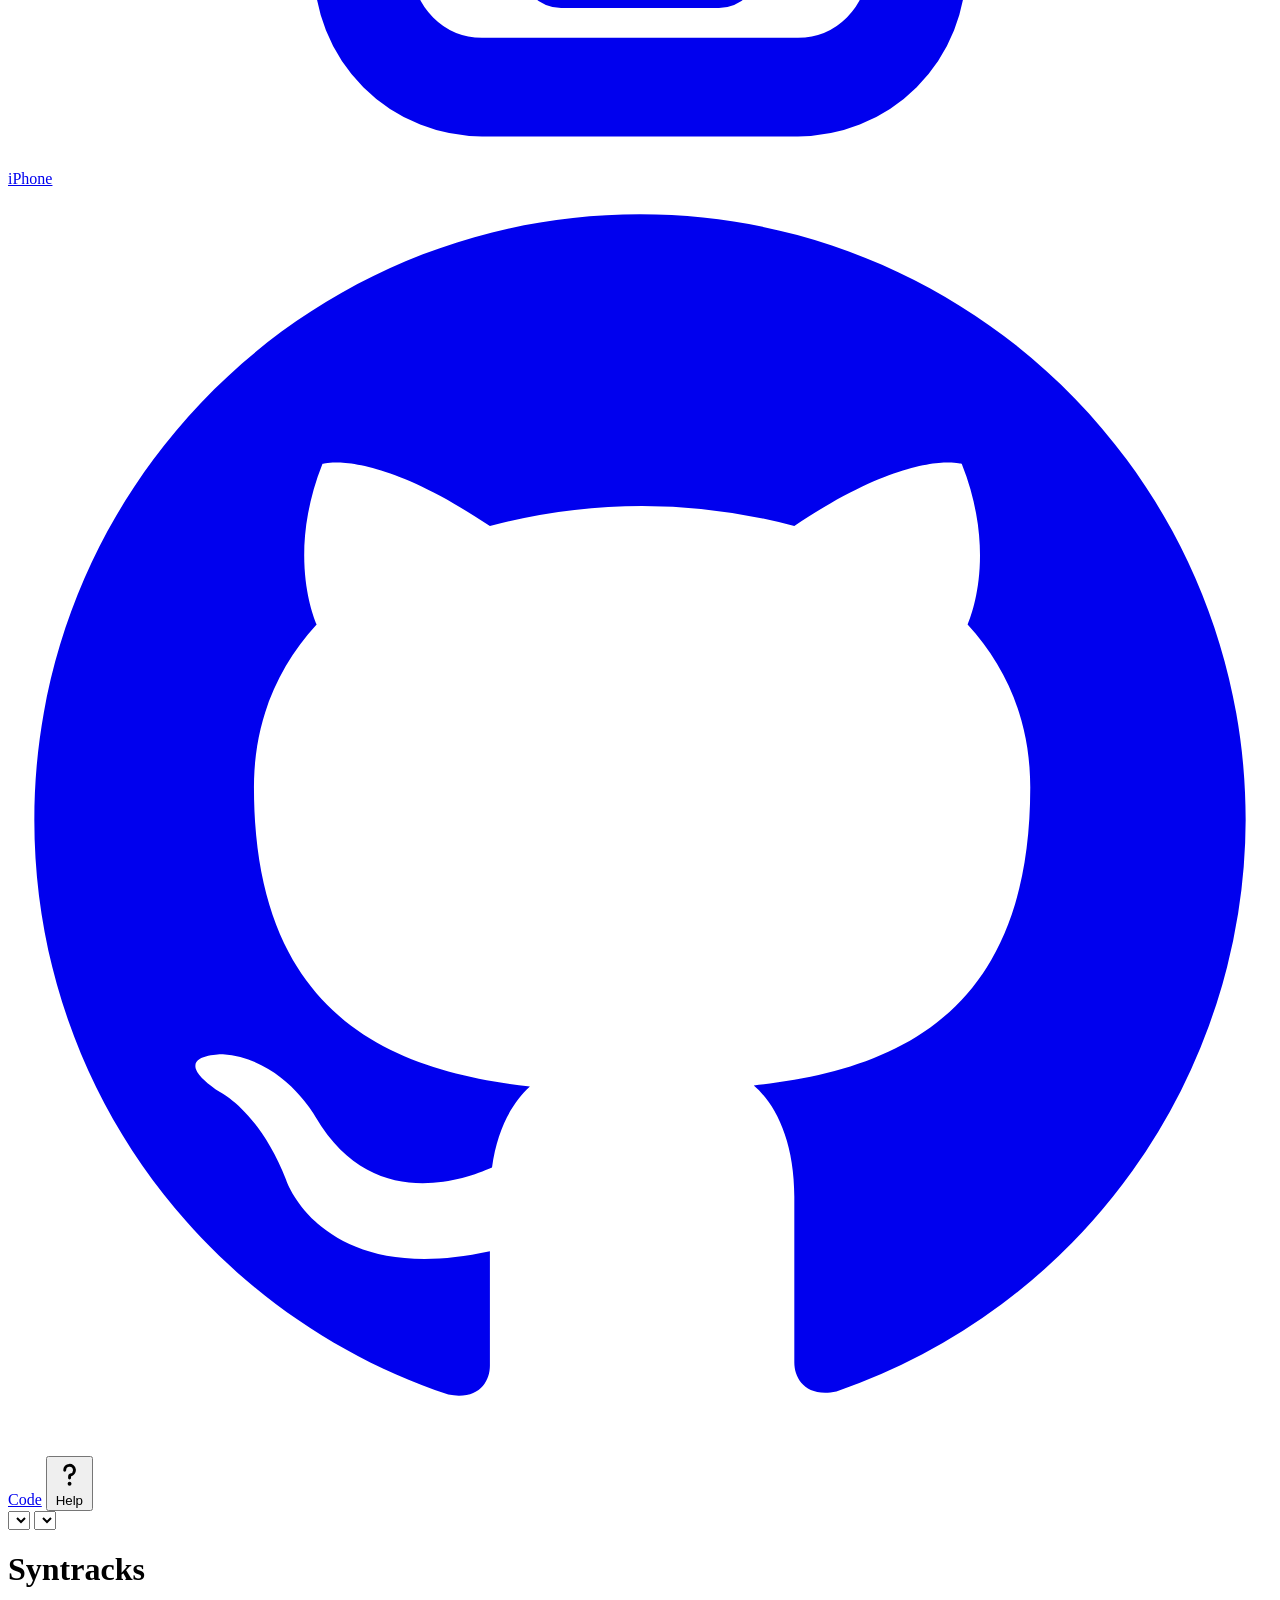
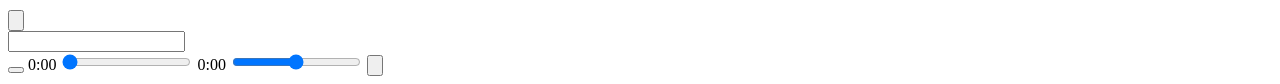
==== commit 86b8a546: "Sign in with Google and Discord Both providers run through the same code path. /auth/<provider> redi" ====
--- a/server/index.html
+++ b/server/index.html
@@ -9,9 +9,8 @@
 <link rel="preconnect" href="https://fonts.googleapis.com">
 <link rel="preconnect" href="https://fonts.gstatic.com" crossorigin>
 <link href="https://fonts.googleapis.com/css2?family=Bricolage+Grotesque:opsz,wght@12..96,400;12..96,600;12..96,800&family=Space+Grotesk:wght@400;500;700&display=swap" rel="stylesheet">
-<link rel="stylesheet" href="/styles.css?v=60">
+<link rel="stylesheet" href="/styles.css?v=64">
 <script>
-  // Vor dem ersten Zeichnen setzen, sonst blitzt der falsche Modus auf
   const savedTheme = localStorage.getItem("theme") || "dark";
   if (savedTheme === "light" || savedTheme === "dark") document.documentElement.dataset.theme = savedTheme;
 </script>
@@ -29,12 +28,33 @@
   </header>
   <div class="login-body">
     <div class="login-box">
-    <input type="text" id="user" data-ph="username" autocomplete="username">
-    <input type="password" id="pass" data-ph="password" autocomplete="current-password">
-    <input type="password" id="pass2" data-ph="confirm_password" autocomplete="new-password" class="hidden">
-    <div class="err" id="login-err" role="alert"></div>
-    <button class="btn-primary" id="login-btn">Sign in</button>
-    <button class="link-btn" id="toggle-register">New here? Create an account</button>
+    <div class="login-form">
+      <input type="text" id="user" data-ph="username" autocomplete="off" autocapitalize="off" spellcheck="false">
+      <input type="password" id="pass" data-ph="password" autocomplete="off">
+      <input type="password" id="pass2" data-ph="confirm_password" autocomplete="off" class="hidden">
+      <div class="err" id="login-err" role="alert"></div>
+      <button class="btn-primary" id="login-btn">Sign in</button>
+      <button class="link-btn" id="toggle-register">New here? Create an account</button>
+      <div class="social hidden" id="social">
+        <div class="social-line"><span data-i18n="or_continue_with">or continue with</span></div>
+        <div class="social-row">
+          <a class="social-btn hidden" id="auth-google" href="/auth/google" data-tip="sign_in_google">
+            <svg viewBox="0 0 24 24" aria-hidden="true">
+              <path fill="#4285F4" d="M23.5 12.27c0-.79-.07-1.54-.2-2.27H12v4.51h6.47a5.53 5.53 0 0 1-2.4 3.58v3h3.87c2.26-2.09 3.56-5.17 3.56-8.82Z"/>
+              <path fill="#34A853" d="M12 24c3.24 0 5.95-1.08 7.94-2.91l-3.87-3c-1.08.72-2.45 1.16-4.07 1.16-3.13 0-5.78-2.11-6.73-4.96H1.28v3.09A12 12 0 0 0 12 24Z"/>
+              <path fill="#FBBC05" d="M5.27 14.29a7.2 7.2 0 0 1 0-4.58V6.62H1.28a12 12 0 0 0 0 10.76l3.99-3.09Z"/>
+              <path fill="#EA4335" d="M12 4.75c1.77 0 3.35.61 4.6 1.8l3.43-3.43C17.95 1.19 15.24 0 12 0A12 12 0 0 0 1.28 6.62l3.99 3.09C6.22 6.86 8.87 4.75 12 4.75Z"/>
+            </svg>
+            <span data-i18n="google">Google</span></a>
+          <a class="social-btn hidden" id="auth-discord" href="/auth/discord" data-tip="sign_in_discord">
+            <svg viewBox="0 0 24 24" aria-hidden="true">
+              <path fill="#5865F2" d="M20.3 4.6A19.8 19.8 0 0 0 15.4 3l-.24.5c1.6.4 2.9 1 4.1 1.8-2.1-1-4.2-1.7-7.3-1.7s-5.2.7-7.3 1.7c1.2-.8 2.6-1.5 4.1-1.8L8.6 3a19.8 19.8 0 0 0-4.9 1.6C1.7 8.4.9 12.5 1.2 17c1.9 1.4 3.7 2.3 5.5 2.9l1.2-1.7c-1-.4-1.9-.9-2.7-1.5l.6-.4c3.4 1.6 7.1 1.6 10.5 0l.6.4c-.8.6-1.7 1.1-2.7 1.5l1.2 1.7c1.8-.6 3.6-1.5 5.5-2.9.4-5.2-.8-9.3-2.6-12.4ZM8.4 14.6c-1 0-1.9-1-1.9-2.1s.8-2.1 1.9-2.1 1.9 1 1.9 2.1-.8 2.1-1.9 2.1Zm7.2 0c-1 0-1.9-1-1.9-2.1s.8-2.1 1.9-2.1 1.9 1 1.9 2.1-.8 2.1-1.9 2.1Z"/>
+            </svg>
+            <span data-i18n="discord">Discord</span></a>
+        </div>
+      </div>
+    </div>
+    <div class="login-extras">
     <div class="tiles">
       <a class="tile" href="/app.apk" download="syntracks.apk" data-tip="download_android">
         <svg viewBox="0 0 32 32" aria-hidden="true">
@@ -79,6 +99,7 @@
       <select id="theme-pick" class="btn-ghost" aria-label="Appearance"></select>
     </div>
     </div>
+    </div>
   </div>
 </div>
 
@@ -120,6 +141,6 @@
 
 <div id="toast" role="status" aria-live="polite"></div>
 <div id="overlays"></div>
-<script src="/app.js?v=60"></script>
+<script src="/app.js?v=64"></script>
 </body>
 </html>
